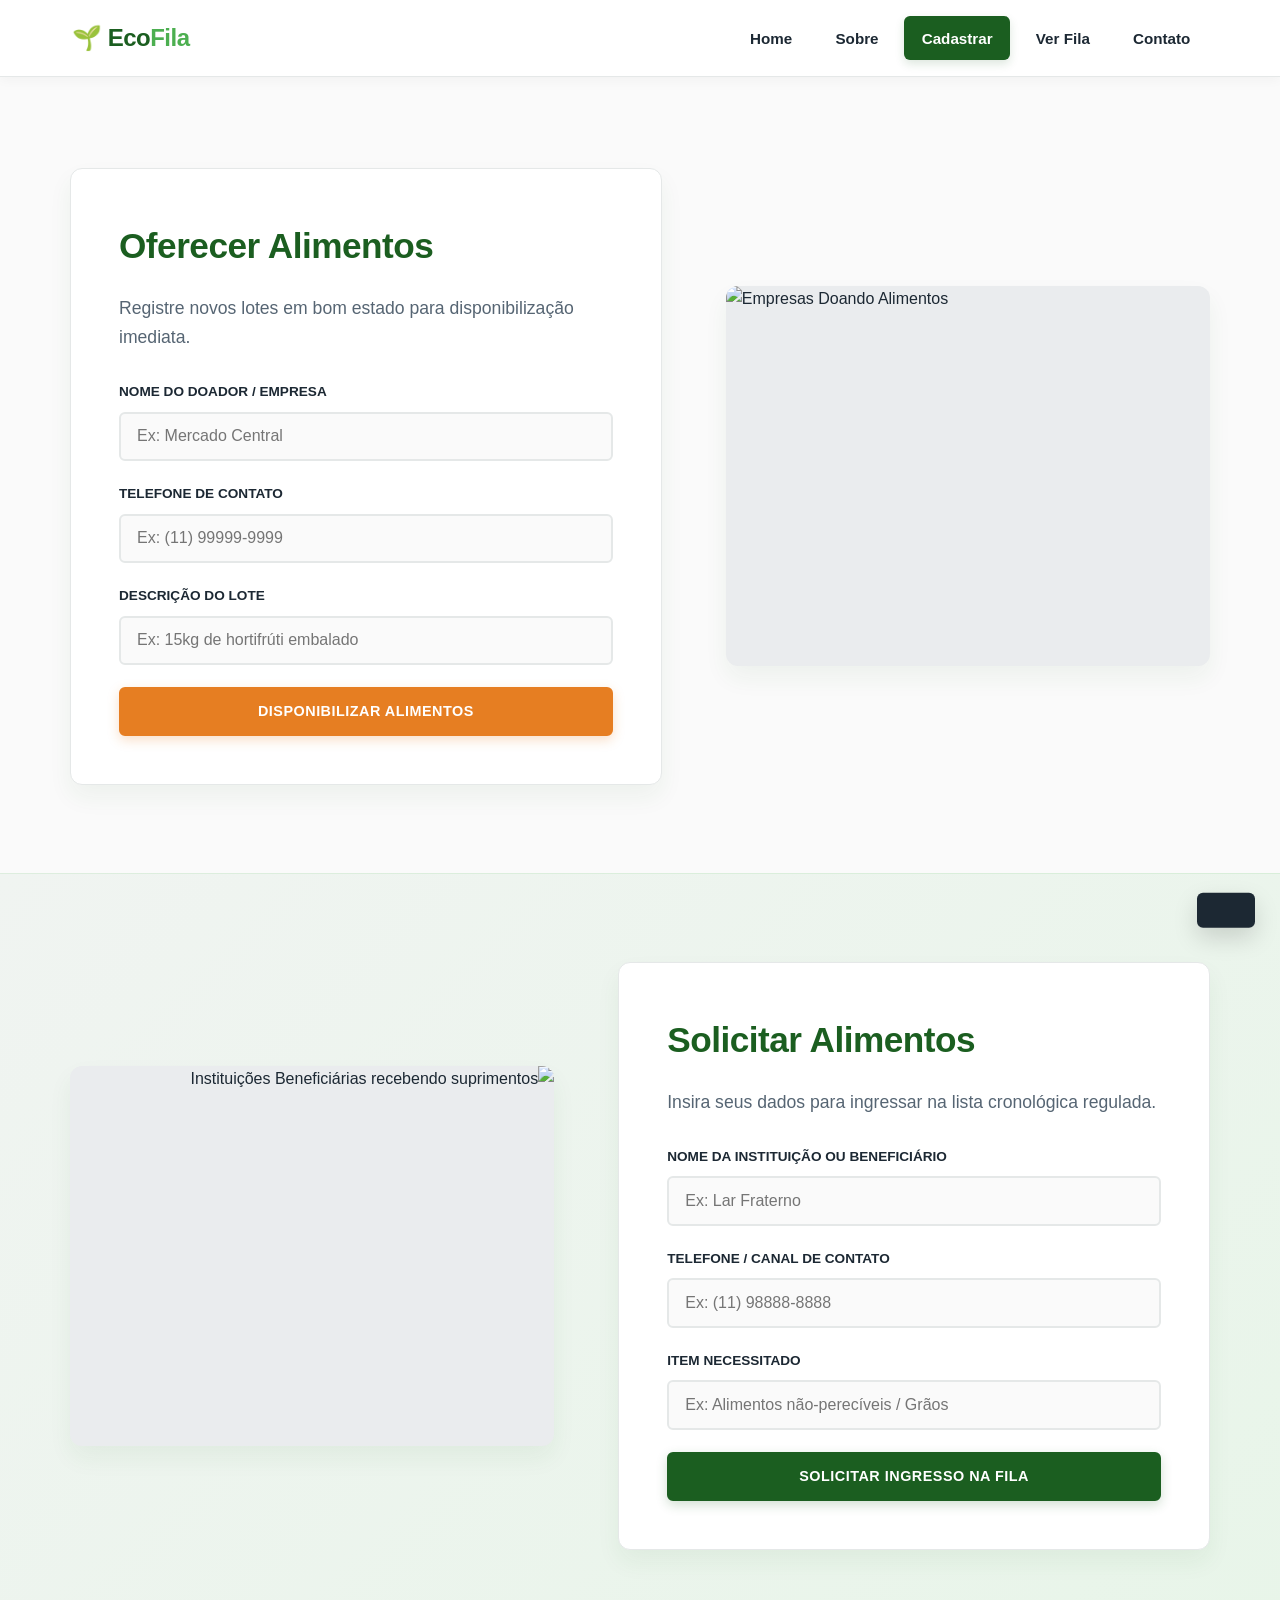
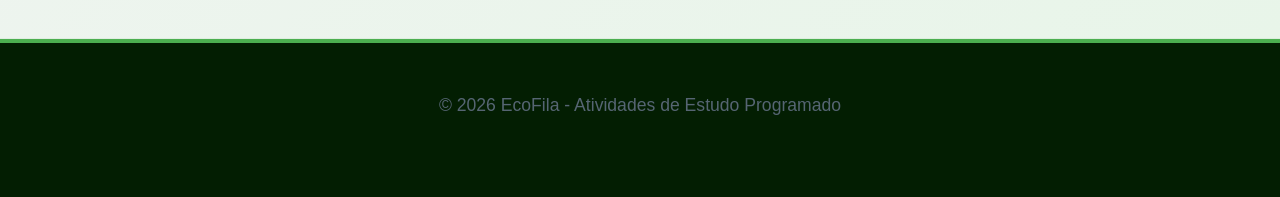
==== cadastro.html @ 121f69fa "EcoFila Web O EcoFila é uma plataforma que conecta empresas com excedentes de alimentos a pessoas em" ====
<!DOCTYPE html>
<html lang="pt-BR">
<head>
    <meta charset="UTF-8">
    <meta name="viewport" content="width=device-width, initial-scale=1.0">
    <title>EcoFila - Cadastro</title>
    <link rel="stylesheet" href="style.css">
</head>
<body>

<header>
    <nav class="navbar">
        <a href="index.html" class="logo">🌱 Eco<span>Fila</span></a>
        <ul class="nav-menu">
            <li class="nav-item"><a href="index.html">Home</a></li>
            <li class="nav-item"><a href="sobre.html">Sobre</a></li>
            <li class="nav-item"><a href="cadastro.html" class="active">Cadastrar</a></li>
            <li class="nav-item"><a href="fila.html">Ver Fila</a></li>
            <li class="nav-item"><a href="contato.html">Contato</a></li>
        </ul>
    </nav>
</header>

    <main>
        <section class="section-block">
            <div class="block-container layout-split">
                <div class="form-wrapper">
                    <h2>Oferecer Alimentos</h2>
                    <p>Registre novos lotes em bom estado para disponibilização imediata.</p>
                    <form id="formDoador">
                        <div class="form-group">
                            <label for="nomeDoador">Nome do Doador / Empresa</label>
                            <input type="text" id="nomeDoador" class="form-control" required placeholder="Ex: Mercado Central">
                        </div>
                        <div class="form-group">
                            <label for="contatoDoador">Telefone de Contato</label>
                            <input type="text" id="contatoDoador" class="form-control" required placeholder="Ex: (11) 99999-9999">
                        </div>
                        <div class="form-group">
                            <label for="alimento">Descrição do Lote</label>
                            <input type="text" id="alimento" class="form-control" required placeholder="Ex: 15kg de hortifrúti embalado">
                        </div>
                        <button type="submit" class="btn-cta" style="width: 100%;">Disponibilizar Alimentos</button>
                    </form>
                </div>
                <div class="image-placeholder-box">
                    <img src="https://i.pinimg.com/1200x/ba/91/44/ba914475a4df8229f8fc3fc06f839b82.jpg" alt="Empresas Doando Alimentos">
                </div>
            </div>
        </section>

        <section class="section-block bg-alternative">
            <div class="block-container layout-split reverse">
                <div class="form-wrapper">
                    <h2>Solicitar Alimentos</h2>
                    <p>Insira seus dados para ingressar na lista cronológica regulada.</p>
                    <form id="formSolicitante">
                        <div class="form-group">
                            <label for="nomeSolicitante">Nome da Instituição ou Beneficiário</label>
                            <input type="text" id="nomeSolicitante" class="form-control" required placeholder="Ex: Lar Fraterno">
                        </div>
                        <div class="form-group">
                            <label for="contatoSolicitante">Telefone / Canal de Contato</label>
                            <input type="text" id="contatoSolicitante" class="form-control" required placeholder="Ex: (11) 98888-8888">
                        </div>
                        <div class="form-group">
                            <label for="necessidade">Item Necessitado</label>
                            <input type="text" id="necessidade" class="form-control" required placeholder="Ex: Alimentos não-perecíveis / Grãos">
                        </div>
                        <button type="submit" class="btn-cta btn-cta-secondary" style="width: 100%;">Solicitar Ingresso na Fila</button>
                    </form>
                </div>
                <div class="image-placeholder-box">
                    <img src="https://i.pinimg.com/1200x/93/9b/68/939b68ee7ea565f8a9b2e8662c2f907d.jpg" alt="Instituições Beneficiárias recebendo suprimentos">
                </div>
            </div>
        </section>
    </main>

    <footer>
        <p>&copy; 2026 EcoFila - Atividades de Estudo Programado</p>
    </footer>

    <div id="toast"></div>
    <script src="script.js"></script>
</body>
</html>
---- style.css ----
/* ==========================================================================
   CONFIGURAÇÕES GERAIS 
   ========================================================================== */
:root {
    --bg-base: #FAFAFA;      
    --bg-alt: #F0F4F1;       
    --primary: #1B5E20;       
    --primary-light: #4CAF50; 
    --accent: #E67E22;        
    --text-main: #1C2833;    
    --text-muted: #566573;   
    --surface: #FFFFFF;       
    --border-color: #E5E8E8;  
    --radius-sm: 6px;
    --radius-md: 12px;
    --shadow-sm: 0 4px 10px rgba(0, 0, 0, 0.03);
    --shadow-md: 0 12px 24px rgba(27, 94, 32, 0.06);
    --transition: all 0.3s cubic-bezier(0.4, 0, 0.2, 1);
}

* {
    margin: 0;
    padding: 0;
    box-sizing: border-box;
    font-family: 'Inter', -apple-system, BlinkMacSystemFont, 'Segoe UI', Roboto, sans-serif;
}

body {
    background-color: var(--bg-base);
    color: var(--text-main);
    line-height: 1.65;
    display: flex;
    flex-direction: column;
    min-height: 100vh;
}

header {
    background-color: rgba(255, 255, 255, 0.9); 
    backdrop-filter: blur(12px);                
    -webkit-backdrop-filter: blur(12px);
    border-bottom: 1px solid var(--border-color);
    position: fixed;                          
    width: 100%;
    top: 0;
    left: 0;
    z-index: 1000;                               
    box-shadow: var(--shadow-sm);
}

.navbar {
    max-width: 1200px;
    margin: 0 auto;
    padding: 1rem 2rem;
    display: flex;
    justify-content: space-between;            
    align-items: center;
}

.logo {
    font-size: 1.5rem;
    font-weight: 800;
    color: var(--primary);                      
    text-decoration: none;
    letter-spacing: -0.5px;
}

.logo span {
    color: var(--primary-light);              
}

.nav-menu {
    display: flex;
    list-style: none;
    gap: 0.5rem;                                 
    align-items: center;
}

.nav-item a {
    text-decoration: none;                       
    color: var(--text-main);                    
    font-weight: 600;
    font-size: 0.95rem;
    padding: 0.6rem 1.1rem;
    border-radius: var(--radius-sm);
    transition: var(--transition);
    display: inline-block;
}

.nav-item a:hover {
    color: var(--primary-light);
    background-color: rgba(76, 175, 80, 0.08);   
}

.nav-item a.active {
    color: #FFFFFF !important;
    background-color: var(--primary);      
    box-shadow: 0 4px 10px rgba(27, 94, 32, 0.15);
}

main {
    margin-top: 90px;                     
    display: block;
}

@media (max-width: 768px) {
    .navbar {
        flex-direction: column;             
        gap: 1rem;
        padding: 1rem;
    }
    .nav-menu {
        width: 100%;
        justify-content: center;
        flex-wrap: wrap;                       
    }
    .nav-item a {
        padding: 0.5rem 0.8rem;
        font-size: 0.9rem;
    }
    main {
        margin-top: 130px;                     
    }
}

/* ==========================================================================
   BARRA DE PESQUISA / FILTRAGEM MODERNA (NOVIDADE)
   ========================================================================== */
.search-wrapper {
    position: relative;
    max-width: 450px;
    width: 100%;
    margin-bottom: 2rem;
}

.search-input {
    width: 100%;
    padding: 0.85rem 1rem 0.85rem 2.8rem;
    font-size: 0.95rem;
    border: 2px solid var(--border-color);
    border-radius: var(--radius-md);
    background-color: var(--surface);
    color: var(--text-main);
    outline: none;
    transition: var(--transition);
    box-shadow: var(--shadow-sm);
}

.search-input:focus {
    border-color: var(--primary-light);
    box-shadow: 0 0 0 4px rgba(76, 175, 80, 0.15);
}

.search-icon {
    position: absolute;
    left: 1rem;
    top: 50%;
    transform: translateY(-50%);
    color: var(--text-muted);
    font-size: 1.1rem;
    pointer-events: none;
}

/* ==========================================================================
   ESTRUTURA DE BLOCOS E SEÇÕES (LEIAUTE RESPONSIVO)
   ========================================================================== */
main {
    margin-top: 80px;
    flex: 1;
}

.section-block {
    padding: 5.5rem 2rem;
    display: flex;
    align-items: center;
    justify-content: center;
}

.section-block.bg-alternative {
    background: linear-gradient(135deg, var(--bg-alt) 0%, #E8F5E9 100%);
    border-top: 1px solid rgba(76, 175, 80, 0.1);
    border-bottom: 1px solid rgba(76, 175, 80, 0.1);
}

.block-container {
    max-width: 1140px;
    width: 100%;
    margin: 0 auto;
}

.layout-split {
    display: grid;
    grid-template-columns: 1.1fr 0.9fr;
    gap: 4rem;
    align-items: center;
}

.layout-split.reverse {
    direction: rtl;
}

.layout-split.reverse .block-text-content,
.layout-split.reverse .form-wrapper,
.layout-split.reverse .queue-container-box {
    direction: ltr;
}

.layout-center {
    text-align: center;
    max-width: 800px;
    margin: 0 auto;
}

/* ==========================================================================
   TIPOGRAFIA VIVA
   ========================================================================== */
h1 {
    font-size: 3.2rem;
    font-weight: 800;
    line-height: 1.15;
    margin-bottom: 1.5rem;
    color: var(--primary);
    letter-spacing: -1px;
}

h2 {
    font-size: 2.2rem;
    font-weight: 800;
    margin-bottom: 1.2rem;
    color: var(--primary);
    letter-spacing: -0.5px;
}

h3 {
    font-size: 1.35rem;
    font-weight: 700;
    margin-bottom: 1rem;
    color: var(--text-main);
}

p {
    font-size: 1.1rem;
    color: var(--text-muted);
    margin-bottom: 1.8rem;
}

/* ==========================================================================
   CONTAINERS DE IMAGEM TOTALMENTE ADAPTÁVEIS
   ========================================================================== */
.image-placeholder-box {
    background-color: #EAECEE;
    border-radius: var(--radius-md);
    width: 100%;
    height: 380px; 
    max-height: 50vh; 
    display: flex;
    align-items: center;
    justify-content: center;
    overflow: hidden;
    box-shadow: var(--shadow-md);
    transition: var(--transition);
}

.image-placeholder-box:hover {
    transform: translateY(-4px);
    box-shadow: 0 16px 35px rgba(27, 94, 32, 0.12);
}

.image-placeholder-box img {
    width: 100%;
    height: 100%;
    max-width: 100%;
    max-height: 100%;
    object-fit: cover; 
    object-position: center; 
    display: block;
}

/* ==========================================================================
   GRID DE SERVIÇOS / CARDS COMPATÍVEL
   ========================================================================== */
.services-triple-grid {
    display: grid;
    grid-template-columns: repeat(auto-fit, minmax(300px, 1fr));
    gap: 2.5rem;
    margin-top: 3.5rem;
}

.service-item-card {
    background: var(--surface);
    padding: 2rem;
    border-radius: var(--radius-md);
    box-shadow: var(--shadow-sm);
    border: 1px solid var(--border-color);
    transition: var(--transition);
    display: flex;
    flex-direction: column; 
}

.service-item-card:hover {
    transform: translateY(-6px);
    box-shadow: var(--shadow-md);
    border-color: var(--primary-light);
}

.service-item-card .image-placeholder-box {
    height: 200px; 
    min-height: auto; 
    margin-bottom: 1.5rem;
    box-shadow: none;
}

/* ==========================================================================
   BOTÕES ENERGIZADOS (CTA)
   ========================================================================== */
.btn-cta {
    display: inline-block;
    padding: 0.9rem 2.2rem;
    background-color: var(--accent);
    color: white;
    text-decoration: none;
    font-weight: 700;
    font-size: 0.9rem;
    text-transform: uppercase;
    letter-spacing: 0.5px;
    border-radius: var(--radius-sm);
    border: 2px solid var(--accent);
    transition: var(--transition);
    cursor: pointer;
    box-shadow: 0 4px 12px rgba(230, 126, 34, 0.25);
}

.btn-cta:hover {
    background-color: transparent;
    color: var(--accent);
    transform: translateY(-2px);
    box-shadow: 0 6px 18px rgba(230, 126, 34, 0.35);
}

.btn-cta-secondary {
    background-color: var(--primary);
    border-color: var(--primary);
    box-shadow: 0 4px 12px rgba(27, 94, 32, 0.2);
}

.btn-cta-secondary:hover {
    background-color: transparent;
    color: var(--primary);
    box-shadow: 0 6px 18px rgba(27, 94, 32, 0.3);
}

/* ==========================================================================
   FORMULÁRIOS, INTERFACES E FILA
   ========================================================================== */
.form-wrapper {
    background: var(--surface);
    padding: 3rem;
    border-radius: var(--radius-md);
    box-shadow: var(--shadow-md);
    border: 1px solid var(--border-color);
}

.form-group {
    margin-bottom: 1.4rem;
}

.form-group label {
    display: block;
    font-size: 0.85rem;
    font-weight: 700;
    color: var(--text-main);
    text-transform: uppercase;
    margin-bottom: 0.5rem;
}

.form-control {
    width: 100%;
    padding: 0.85rem 1rem;
    border: 2px solid var(--border-color);
    border-radius: var(--radius-sm);
    background: var(--bg-base);
    outline: none;
    font-size: 1rem;
    transition: var(--transition);
}

.form-control:focus {
    border-color: var(--primary-light);
    background: white;
}

/* Fila Dinâmica */
.queue-list {
    display: flex;
    flex-direction: column;
    gap: 0.85rem;
}

.queue-item {
    background: var(--surface);
    border: 1px solid var(--border-color);
    border-radius: var(--radius-sm);
    padding: 1.2rem 1.5rem;
    display: flex;
    justify-content: space-between;
    align-items: center;
    box-shadow: var(--shadow-sm);
    transition: var(--transition);
}

.queue-item:hover {
    border-color: var(--primary-light);
    transform: translateX(4px);
}

.queue-item:first-child {
    border-left: 5px solid var(--primary-light);
    background-color: #F4FBF5;
}

.next-highlight-box {
    background: linear-gradient(135deg, #1B5E20 0%, #2E7D32 100%);
    color: white;
    border-radius: var(--radius-md);
    padding: 2.5rem;
    text-align: center;
    margin-bottom: 1.8rem;
    box-shadow: 0 8px 20px rgba(27, 94, 32, 0.15);
}

.next-highlight-box h2 {
    color: #FFF !important;
}

.badge {
    padding: 0.4rem 1rem;
    border-radius: 50px;
    font-size: 0.8rem;
    font-weight: 700;
}

.badge-position { background: #E8F5E9; color: var(--primary); }
.badge-item { background: #EAEDED; color: var(--text-main); }

#toast {
    position: fixed;
    bottom: 25px;
    right: 25px;
    background-color: var(--text-main);
    color: white;
    padding: 1.1rem 1.8rem;
    font-weight: 600;
    border-radius: var(--radius-sm);
    box-shadow: 0 10px 25px rgba(0,0,0,0.15);
    transform: translateY(150%);
    transition: transform 0.3s cubic-bezier(0.175, 0.885, 0.32, 1.275);
    z-index: 2000;
}
#toast.show { transform: translateY(0); }

/* ==========================================================================
   FOOTER
   ========================================================================== */
footer {
    background-color: #031e02;
    color: #aebfaf;
    text-align: center;
    padding: 3rem 2rem;
    border-top: 4px solid var(--primary-light);
    font-size: 0.9rem;
    font-weight: 500;
}
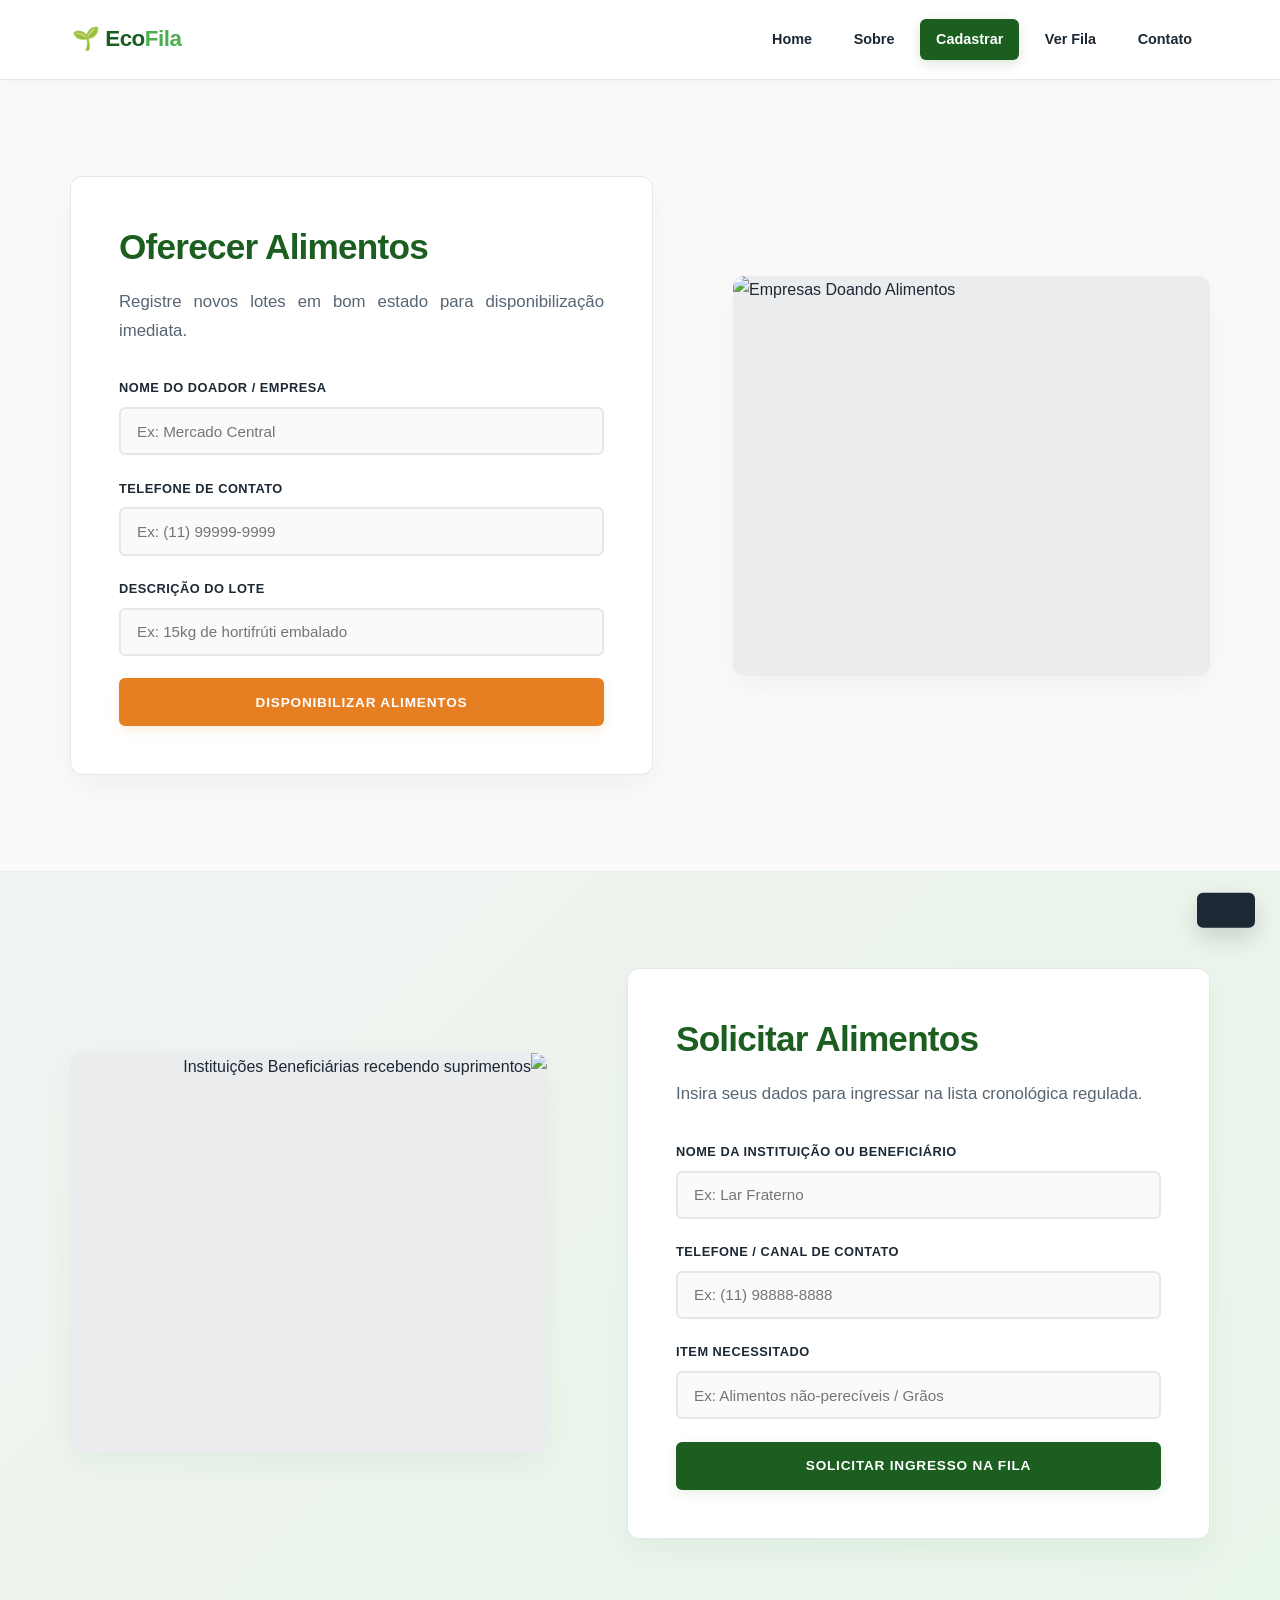
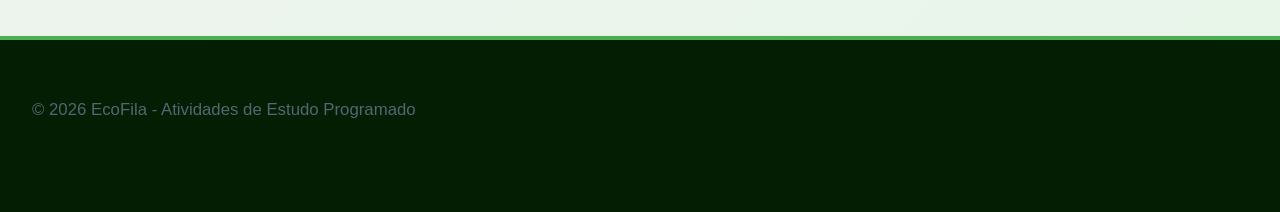
==== commit af1fd270: "Update cadastro.html" ====
--- a/cadastro.html
+++ b/cadastro.html
@@ -82,6 +82,10 @@
     </footer>
 
     <div id="toast"></div>
+
+    <script src="https://www.gstatic.com/firebasejs/10.8.0/firebase-app-compat.js"></script>
+    <script src="https://www.gstatic.com/firebasejs/10.8.0/firebase-database-compat.js"></script>
+
     <script src="script.js"></script>
 </body>
-</html>+</html>
--- a/style.css
+++ b/style.css
@@ -13,8 +13,8 @@
     --border-color: #E5E8E8;  
     --radius-sm: 6px;
     --radius-md: 12px;
-    --shadow-sm: 0 4px 10px rgba(0, 0, 0, 0.03);
-    --shadow-md: 0 12px 24px rgba(27, 94, 32, 0.06);
+    --shadow-sm: 0 4px 10px rgba(0, 0, 0, 0.02);
+    --shadow-md: 0 12px 30px rgba(27, 94, 32, 0.05);
     --transition: all 0.3s cubic-bezier(0.4, 0, 0.2, 1);
 }
 
@@ -23,43 +23,74 @@
     padding: 0;
     box-sizing: border-box;
     font-family: 'Inter', -apple-system, BlinkMacSystemFont, 'Segoe UI', Roboto, sans-serif;
+    -webkit-font-smoothing: antialiased; 
+    -moz-osx-font-smoothing: grayscale;
+}
+
+html {
+    scroll-behavior: smooth;
+}
+
+/* ==========================================================================
+   CUSTOMIZAÇÃO DA BARRA DE SCROLL
+   ========================================================================== */
+::-webkit-scrollbar {
+    width: 8px;               
+    height: 8px;              
+}
+
+::-webkit-scrollbar-track {
+    background: #1e2522;       
+}
+
+::-webkit-scrollbar-thumb {
+    background: #2ecc71;       
+    border-radius: 20px;       
+    border: 2px solid #1e2522; 
+}
+
+::-webkit-scrollbar-thumb:hover {
+    background: #27ae60;       
 }
 
 body {
     background-color: var(--bg-base);
     color: var(--text-main);
-    line-height: 1.65;
+    line-height: 1.7; 
     display: flex;
     flex-direction: column;
     min-height: 100vh;
 }
 
+/* ==========================================================================
+   HEADER E NAVEGAÇÃO
+   ========================================================================== */
 header {
-    background-color: rgba(255, 255, 255, 0.9); 
-    backdrop-filter: blur(12px);                
-    -webkit-backdrop-filter: blur(12px);
+    background-color: rgba(255, 255, 255, 0.85); 
+    backdrop-filter: blur(20px);                
+    -webkit-backdrop-filter: blur(20px);
     border-bottom: 1px solid var(--border-color);
-    position: fixed;                          
+    position: fixed;                                          
     width: 100%;
     top: 0;
     left: 0;
-    z-index: 1000;                               
+    z-index: 1000;                                             
     box-shadow: var(--shadow-sm);
 }
 
 .navbar {
     max-width: 1200px;
     margin: 0 auto;
-    padding: 1rem 2rem;
+    padding: 1.2rem 2rem;
     display: flex;
     justify-content: space-between;            
     align-items: center;
 }
 
 .logo {
-    font-size: 1.5rem;
+    font-size: 1.4rem;
     font-weight: 800;
-    color: var(--primary);                      
+    color: var(--primary);                                     
     text-decoration: none;
     letter-spacing: -0.5px;
 }
@@ -71,16 +102,16 @@
 .nav-menu {
     display: flex;
     list-style: none;
-    gap: 0.5rem;                                 
+    gap: 0.6rem;                                                 
     align-items: center;
 }
 
 .nav-item a {
-    text-decoration: none;                       
-    color: var(--text-main);                    
+    text-decoration: none;                                       
+    color: var(--text-main);                                    
     font-weight: 600;
-    font-size: 0.95rem;
-    padding: 0.6rem 1.1rem;
+    font-size: 0.9rem;
+    padding: 0.5rem 1rem;
     border-radius: var(--radius-sm);
     transition: var(--transition);
     display: inline-block;
@@ -88,88 +119,25 @@
 
 .nav-item a:hover {
     color: var(--primary-light);
-    background-color: rgba(76, 175, 80, 0.08);   
+    background-color: rgba(76, 175, 80, 0.06);   
 }
 
 .nav-item a.active {
     color: #FFFFFF !important;
     background-color: var(--primary);      
-    box-shadow: 0 4px 10px rgba(27, 94, 32, 0.15);
-}
-
+    box-shadow: 0 4px 12px rgba(27, 94, 32, 0.15);
+}
+
+/* ==========================================================================
+   ESTRUTURA DE BLOCOS E SEÇÕES
+   ========================================================================== */
 main {
-    margin-top: 90px;                     
-    display: block;
-}
-
-@media (max-width: 768px) {
-    .navbar {
-        flex-direction: column;             
-        gap: 1rem;
-        padding: 1rem;
-    }
-    .nav-menu {
-        width: 100%;
-        justify-content: center;
-        flex-wrap: wrap;                       
-    }
-    .nav-item a {
-        padding: 0.5rem 0.8rem;
-        font-size: 0.9rem;
-    }
-    main {
-        margin-top: 130px;                     
-    }
-}
-
-/* ==========================================================================
-   BARRA DE PESQUISA / FILTRAGEM MODERNA (NOVIDADE)
-   ========================================================================== */
-.search-wrapper {
-    position: relative;
-    max-width: 450px;
-    width: 100%;
-    margin-bottom: 2rem;
-}
-
-.search-input {
-    width: 100%;
-    padding: 0.85rem 1rem 0.85rem 2.8rem;
-    font-size: 0.95rem;
-    border: 2px solid var(--border-color);
-    border-radius: var(--radius-md);
-    background-color: var(--surface);
-    color: var(--text-main);
-    outline: none;
-    transition: var(--transition);
-    box-shadow: var(--shadow-sm);
-}
-
-.search-input:focus {
-    border-color: var(--primary-light);
-    box-shadow: 0 0 0 4px rgba(76, 175, 80, 0.15);
-}
-
-.search-icon {
-    position: absolute;
-    left: 1rem;
-    top: 50%;
-    transform: translateY(-50%);
-    color: var(--text-muted);
-    font-size: 1.1rem;
-    pointer-events: none;
-}
-
-/* ==========================================================================
-   ESTRUTURA DE BLOCOS E SEÇÕES (LEIAUTE RESPONSIVO)
-   ========================================================================== */
-main {
-    margin-top: 80px;
+    margin-top: 80px; 
     flex: 1;
 }
 
 .section-block {
-    padding: 5.5rem 2rem;
+    padding: 6rem 2rem;
     display: flex;
     align-items: center;
     justify-content: center;
@@ -177,8 +145,8 @@
 
 .section-block.bg-alternative {
     background: linear-gradient(135deg, var(--bg-alt) 0%, #E8F5E9 100%);
-    border-top: 1px solid rgba(76, 175, 80, 0.1);
-    border-bottom: 1px solid rgba(76, 175, 80, 0.1);
+    border-top: 1px solid rgba(76, 175, 80, 0.05);
+    border-bottom: 1px solid rgba(76, 175, 80, 0.05);
 }
 
 .block-container {
@@ -190,7 +158,7 @@
 .layout-split {
     display: grid;
     grid-template-columns: 1.1fr 0.9fr;
-    gap: 4rem;
+    gap: 5rem; 
     align-items: center;
 }
 
@@ -206,28 +174,73 @@
 
 .layout-center {
     text-align: center;
-    max-width: 800px;
+    max-width: 720px; 
     margin: 0 auto;
-}
-
-/* ==========================================================================
-   TIPOGRAFIA VIVA
-   ========================================================================== */
+    display: flex;
+    flex-direction: column;
+    align-items: center;
+}
+
+.layout-center p {
+    text-align: center;
+    max-width: 600px; 
+}
+
+/* ==========================================================================
+   ESTILIZAÇÃO DAS LISTAS DA PÁGINA SOBRE
+   ========================================================================== */
+.about-list {
+    list-style: none; 
+    margin-bottom: 1.8rem;
+    padding-left: 0.2rem;
+    width: 100%;
+}
+
+.about-list li {
+    font-size: 1.05rem;
+    color: var(--text-muted);
+    position: relative;
+    padding-left: 1.5rem; 
+    margin-bottom: 0.6rem;
+    text-align: left; 
+    line-height: 1.5;
+}
+
+.about-list li::before {
+    content: "•";
+    color: var(--primary-light); 
+    font-weight: bold;
+    font-size: 1.4rem;
+    position: absolute;
+    left: 0;
+    top: -4px; 
+}
+
+/* ==========================================================================
+   TIPOGRAFIA VIVA E REFINADA
+   ========================================================================== */
+.block-text-content {
+    display: flex;
+    flex-direction: column;
+    justify-content: center;
+}
+
 h1 {
-    font-size: 3.2rem;
+    font-size: 3rem;
     font-weight: 800;
-    line-height: 1.15;
+    line-height: 1.2;
     margin-bottom: 1.5rem;
     color: var(--primary);
-    letter-spacing: -1px;
+    letter-spacing: -1.2px; 
 }
 
 h2 {
     font-size: 2.2rem;
     font-weight: 800;
+    line-height: 1.25;
     margin-bottom: 1.2rem;
     color: var(--primary);
-    letter-spacing: -0.5px;
+    letter-spacing: -0.8px;
 }
 
 h3 {
@@ -235,22 +248,27 @@
     font-weight: 700;
     margin-bottom: 1rem;
     color: var(--text-main);
+    letter-spacing: -0.3px;
 }
 
 p {
-    font-size: 1.1rem;
+    font-size: 1.05rem;
     color: var(--text-muted);
-    margin-bottom: 1.8rem;
-}
-
-/* ==========================================================================
-   CONTAINERS DE IMAGEM TOTALMENTE ADAPTÁVEIS
+    margin-bottom: 2rem;
+    text-align: justify; 
+    text-justify: inter-word;
+    hyphens: auto;
+    max-width: 540px; 
+}
+
+/* ==========================================================================
+   CONTAINERS DE IMAGEM
    ========================================================================== */
 .image-placeholder-box {
     background-color: #EAECEE;
     border-radius: var(--radius-md);
     width: 100%;
-    height: 380px; 
+    height: 400px; 
     max-height: 50vh; 
     display: flex;
     align-items: center;
@@ -262,14 +280,12 @@
 
 .image-placeholder-box:hover {
     transform: translateY(-4px);
-    box-shadow: 0 16px 35px rgba(27, 94, 32, 0.12);
+    box-shadow: 0 16px 35px rgba(27, 94, 32, 0.08);
 }
 
 .image-placeholder-box img {
     width: 100%;
     height: 100%;
-    max-width: 100%;
-    max-height: 100%;
     object-fit: cover; 
     object-position: center; 
     display: block;
@@ -283,11 +299,12 @@
     grid-template-columns: repeat(auto-fit, minmax(300px, 1fr));
     gap: 2.5rem;
     margin-top: 3.5rem;
+    width: 100%;
 }
 
 .service-item-card {
     background: var(--surface);
-    padding: 2rem;
+    padding: 2.2rem;
     border-radius: var(--radius-md);
     box-shadow: var(--shadow-sm);
     border: 1px solid var(--border-color);
@@ -296,6 +313,16 @@
     flex-direction: column; 
 }
 
+.service-item-card h3 {
+    text-align: left;
+}
+
+.service-item-card p {
+    text-align: left; 
+    margin-bottom: 1rem;
+    font-size: 0.95rem;
+}
+
 .service-item-card:hover {
     transform: translateY(-6px);
     box-shadow: var(--shadow-md);
@@ -303,8 +330,7 @@
 }
 
 .service-item-card .image-placeholder-box {
-    height: 200px; 
-    min-height: auto; 
+    height: 180px; 
     margin-bottom: 1.5rem;
     box-shadow: none;
 }
@@ -313,39 +339,41 @@
    BOTÕES ENERGIZADOS (CTA)
    ========================================================================== */
 .btn-cta {
-    display: inline-block;
+    display: inline-flex;
+    align-items: center;
+    justify-content: center;
     padding: 0.9rem 2.2rem;
     background-color: var(--accent);
     color: white;
     text-decoration: none;
     font-weight: 700;
-    font-size: 0.9rem;
+    font-size: 0.85rem;
     text-transform: uppercase;
-    letter-spacing: 0.5px;
+    letter-spacing: 0.8px;
     border-radius: var(--radius-sm);
     border: 2px solid var(--accent);
     transition: var(--transition);
     cursor: pointer;
-    box-shadow: 0 4px 12px rgba(230, 126, 34, 0.25);
+    box-shadow: 0 4px 12px rgba(230, 126, 34, 0.15);
 }
 
 .btn-cta:hover {
     background-color: transparent;
     color: var(--accent);
     transform: translateY(-2px);
-    box-shadow: 0 6px 18px rgba(230, 126, 34, 0.35);
+    box-shadow: 0 6px 18px rgba(230, 126, 34, 0.25);
 }
 
 .btn-cta-secondary {
     background-color: var(--primary);
     border-color: var(--primary);
-    box-shadow: 0 4px 12px rgba(27, 94, 32, 0.2);
+    box-shadow: 0 4px 12px rgba(27, 94, 32, 0.1);
 }
 
 .btn-cta-secondary:hover {
     background-color: transparent;
     color: var(--primary);
-    box-shadow: 0 6px 18px rgba(27, 94, 32, 0.3);
+    box-shadow: 0 6px 18px rgba(27, 94, 32, 0.2);
 }
 
 /* ==========================================================================
@@ -365,11 +393,12 @@
 
 .form-group label {
     display: block;
-    font-size: 0.85rem;
+    font-size: 0.8rem;
     font-weight: 700;
     color: var(--text-main);
     text-transform: uppercase;
     margin-bottom: 0.5rem;
+    letter-spacing: 0.5px;
 }
 
 .form-control {
@@ -379,7 +408,7 @@
     border-radius: var(--radius-sm);
     background: var(--bg-base);
     outline: none;
-    font-size: 1rem;
+    font-size: 0.95rem;
     transition: var(--transition);
 }
 
@@ -388,7 +417,6 @@
     background: white;
 }
 
-/* Fila Dinâmica */
 .queue-list {
     display: flex;
     flex-direction: column;
@@ -405,6 +433,7 @@
     align-items: center;
     box-shadow: var(--shadow-sm);
     transition: var(--transition);
+    gap: 1.5rem;
 }
 
 .queue-item:hover {
@@ -415,6 +444,24 @@
 .queue-item:first-child {
     border-left: 5px solid var(--primary-light);
     background-color: #F4FBF5;
+}
+
+.queue-item > div:last-child {
+    display: flex;
+    align-items: center;
+    gap: 0.6rem;
+    flex-shrink: 0; 
+}
+
+.queue-item > div:first-child {
+    flex: 1;
+    min-width: 0; 
+    word-wrap: break-word;
+}
+
+.queue-item strong {
+    font-size: 1.05rem;
+    letter-spacing: -0.3px;
 }
 
 .next-highlight-box {
@@ -424,7 +471,7 @@
     padding: 2.5rem;
     text-align: center;
     margin-bottom: 1.8rem;
-    box-shadow: 0 8px 20px rgba(27, 94, 32, 0.15);
+    box-shadow: 0 8px 20px rgba(27, 94, 32, 0.12);
 }
 
 .next-highlight-box h2 {
@@ -432,10 +479,15 @@
 }
 
 .badge {
+    display: inline-block;
     padding: 0.4rem 1rem;
     border-radius: 50px;
     font-size: 0.8rem;
     font-weight: 700;
+    width: auto;                  
+    min-width: max-content;       
+    white-space: nowrap;          
+    text-align: center;
 }
 
 .badge-position { background: #E8F5E9; color: var(--primary); }
@@ -464,8 +516,89 @@
     background-color: #031e02;
     color: #aebfaf;
     text-align: center;
-    padding: 3rem 2rem;
+    padding: 3.5rem 2rem;
     border-top: 4px solid var(--primary-light);
     font-size: 0.9rem;
     font-weight: 500;
 }
+
+/* ==========================================================================
+   RESPONSIVIDADE COMPLETA (CELULARES E TABLETS)
+   ========================================================================== */
+@media (max-width: 768px) {
+    header {
+        padding: 0.4rem 0.8rem; 
+    }
+
+    .navbar {
+        flex-direction: column; 
+        gap: 0.4rem;            
+        padding: 0.4rem 0;
+    }
+
+    .nav-menu {
+        width: 100%;
+        justify-content: center;
+        flex-wrap: wrap;        
+        gap: 0.4rem;            
+    }
+
+    .nav-item a {
+        padding: 0.4rem 0.7rem;
+        font-size: 0.85rem;     
+    }
+    
+    .logo {
+        font-size: 1.25rem;      
+    }
+
+    main {
+        margin-top: 125px !important; 
+    }
+
+    .section-block {
+        padding: 3.5rem 1.2rem; 
+    }
+
+    .layout-split {
+        grid-template-columns: 1fr; 
+        gap: 2.5rem;
+    }
+
+    .layout-split.reverse {
+        display: flex;
+        flex-direction: column-reverse; 
+    }
+
+    h1 { font-size: 2.2rem; }
+    h2 { font-size: 1.75rem; }
+    
+    p {
+        text-align: left;
+        max-width: 100%;
+    }
+
+    .layout-center p {
+        text-align: center;
+    }
+
+    .form-wrapper {
+        padding: 1.8rem; 
+    }
+
+    .image-placeholder-box {
+        height: 240px; 
+    }
+
+    .queue-item {
+        flex-direction: column; 
+        align-items: flex-start;
+        gap: 0.8rem;
+        padding: 1.2rem;
+    }
+
+    .queue-item > div:last-child {
+        width: 100%;
+        justify-content: flex-start; 
+    }
+}
